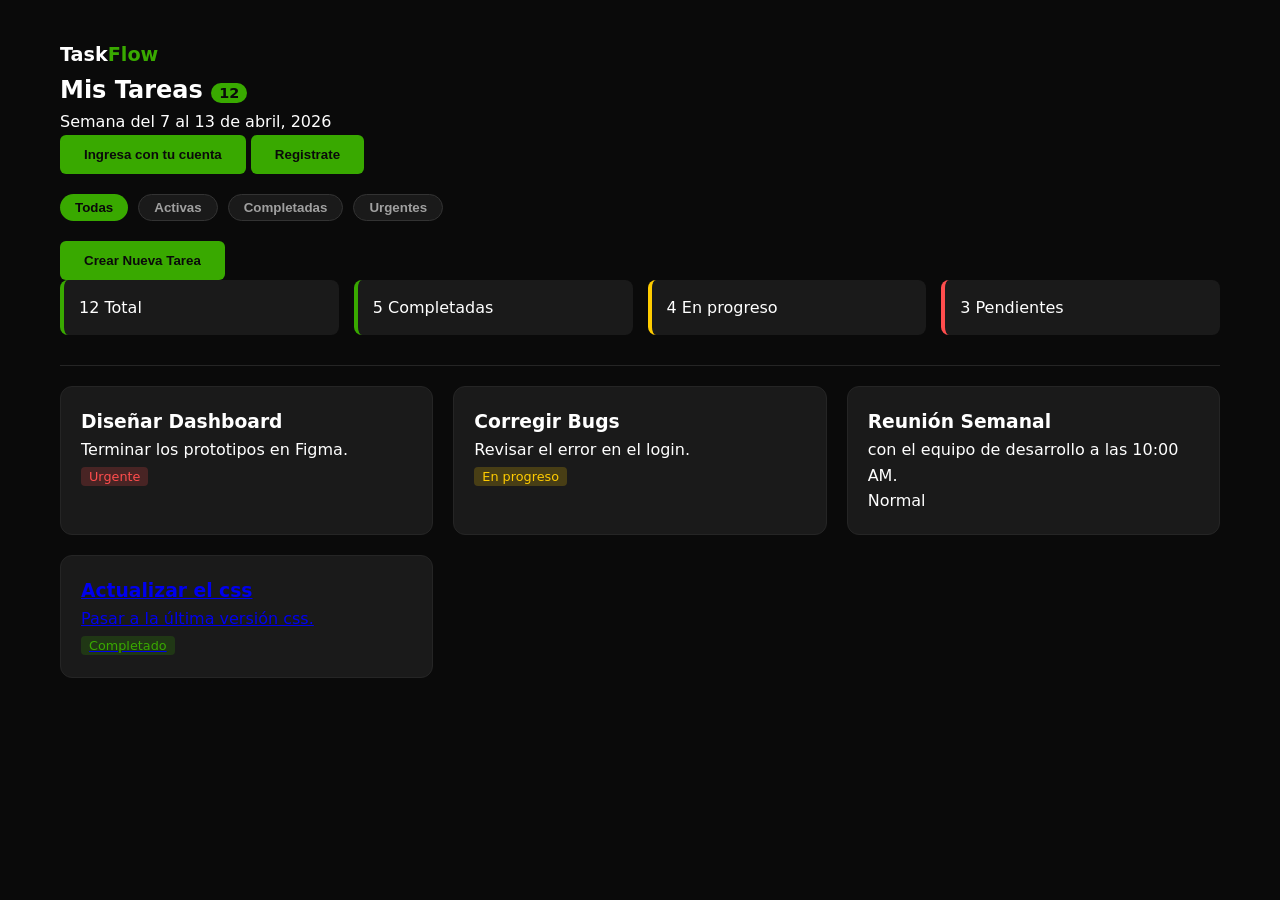
==== Index.html @ 9b3a3475 "corrección de links y nombre de css" ====
<!DOCTYPE html>
<html lang="en">
<head>
    <meta charset="UTF-8">
    <meta name="viewport" content="width=device-width, initial-scale=1.0">
    <title>Dashboard Task Flow 😼</title>
    <link rel="stylesheet" href="styles.css">
</head>
<body>

    <section id="Dashboard" class="Tablero_de_nuestra_Aplicaicon Web" aria-label="Tablero principal"> 
        <div class="dashboard-Envuelto">
            <div class="Box_dashboard"> <span class="Nombre_App_web">Task<strong>Flow</strong></span>
                
                <div class="head_Dashboard">
                    <h1>Mis Tareas <span class="Badge_conteo">12</span></h1>
                    <p>Semana del 7 al 13 de abril, 2026</p>
                    <a href="Login.html"><button>Ingresa con tu cuenta</button></a>
                    <a href="register.html"><button>Registrate</button></a>
                </div>

                <div class="parte_de_arriba_filtros">
                    <button class="Chip_activo">Todas</button>
                    <button class="Chip_normal">Activas</button>
                    <button class="Chip_normal">Completadas</button>
                    <button class="Chip_normal">Urgentes</button>
                </div>

                <div>
                    <a  href="CreateTask.html">
                    <button  class="Bton_Nueva_task">Crear Nueva Tarea</button>
                    </a>
                </div>

                <div class="Parte_de_abajito_stats">
                    <article class="Stat_card_normal">
                        <span class="Stat_numero">12</span>
                        <span class="Stat_texto">Total</span>
                    </article>
                    <article class="Stat_card_verde">
                        <span class="Stat_numero">5</span>
                        <span class="Stat_texto">Completadas</span>
                    </article>
                    <article class="Stat_card_amarilla">
                        <span class="Stat_numero">4</span>
                        <span class="Stat_texto">En progreso</span>
                    </article>
                    <article class="Stat_card_roja">
                        <span class="Stat_numero">3</span>
                        <span class="Stat_texto">Pendientes</span>
                    </article>
                </div>

                <hr class="Linea_que_divide_xd">

                <div class="contenedor-tareas">
                    <article class="tarea-card">
                        <h3>Diseñar Dashboard</h3>
                        <p>Terminar los prototipos en Figma.</p>
                        <span class="tag-urgente">Urgente</span>
                    </article>
                    <article class="tarea-card">
                        <h3>Corregir Bugs</h3>
                        <p>Revisar el error en el login.</p>
                        <span class="tag-progreso">En progreso</span>
                    </article>
                    <article class="tarea-card">
                        <h3>Reunión Semanal</h3>
                        <p>con el equipo de desarrollo a las 10:00 AM.</p>
                        <span class="tag-normal">Normal</span>
                    </article>
                    <a href="task-detail.html">
                    <article class="tarea-card">
                        <h3>Actualizar el css</h3>
                        <p>Pasar a la última versión css.</p>
                        <span class="tag-completado">Completado</span>
                    </article>
                    </a>
                </div>
            </div>
        </div>
    </section>

</body>
</html>
---- styles.css ----
:root {
    --primary-green: #39A900;
    --main-black: #0a0a0a;
    --surface-dark: #1a1a1a;
    --surface-light: #252525;
    --text-pure: #ffffff;
    --text-dim: #a0a0a0;
    --danger: #ff4d4d;
    --warning: #ffcc00;
}

* {
    margin: 0;
    padding: 0;
    box-sizing: border-box;
}

body {
    background-color: var(--main-black);
    color: var(--text-pure);
    font-family: 'Segoe UI', system-ui, sans-serif;
    line-height: 1.6;
}

header {
    display: flex;
    justify-content: space-between;
    align-items: center;
    padding: 20px 5%;
    background-color: var(--surface-dark);
}

header a, .Nombre_App_web {
    color: var(--text-pure);
    text-decoration: none;
    font-weight: bold;
    font-size: 1.2rem;
}

header strong, .Nombre_App_web strong {
    color: var(--primary-green);
}

nav a {
    margin-left: 20px;
    font-size: 0.9rem;
    color: var(--text-dim);
    text-decoration: none;
    transition: color 0.3s;
}

nav a:hover {
    color: var(--primary-green);
}

hr {
    border: 0;
    border-top: 1px solid var(--surface-light);
    margin: 0;
}

.vista-autenticacion, .Login_a_nuestra_Aplicacion_Web {
    display: flex;
    justify-content: center;
    align-items: center;
    min-height: 100vh;
    padding: 20px;
}

.tarjeta-registro-autenticacion, .Box_autenti {
    background-color: var(--surface-dark);
    display: grid;
    grid-template-columns: repeat(auto-fit, minmax(300px, 1fr));
    border-radius: 12px;
    overflow: hidden;
    box-shadow: 0 10px 30px rgba(0,0,0,0.5);
    max-width: 1000px;
    width: 100%;
}

.seccion-formulario, .Box_autenti {
    padding: 40px;
}

.entrada-formulario, .entrada-texto-estandar, .entrada-area-texto, 
.entrada-seleccion-desplegable, .entrada-fecha-calendario, 
.Correo-input, .Contraseña-imput {
    width: 100%;
    background-color: var(--surface-light);
    border: 1px solid #333;
    padding: 12px;
    color: var(--text-pure);
    border-radius: 6px;
    outline: none;
    margin-top: 5px;
    transition: all 0.3s;
}

.entrada-formulario:focus, .entrada-texto-estandar:focus, .Correo-input:focus, .Contraseña-imput:focus {
    border-color: var(--primary-green);
    box-shadow: 0 0 8px rgba(57, 169, 0, 0.2);
}

button, .boton-primario-bloque, .Bton_Nueva_task, .boton-guardar-primario, .Boton_ingresar {
    background-color: var(--primary-green);
    color: var(--main-black);
    border: none;
    padding: 12px 24px;
    border-radius: 6px;
    font-weight: bold;
    cursor: pointer;
    transition: all 0.3s ease;
    text-decoration: none;
    display: inline-block;
    text-align: center;
}

button:hover, .Boton_ingresar:hover {
    filter: brightness(1.1);
    transform: translateY(-2px);
    box-shadow: 0 5px 15px rgba(57, 169, 0, 0.4);
}

.bton_Google {
    background-color: transparent;
    border: 1px solid #333;
    color: var(--text-pure);
    margin-top: 10px;
}

.dashboard-Envuelto {
    max-width: 1200px;
    margin: 40px auto;
    padding: 0 20px;
}

.Badge_conteo {
    background-color: var(--primary-green);
    color: var(--main-black);
    padding: 2px 8px;
    border-radius: 10px;
    font-size: 0.9rem;
}

.parte_de_arriba_filtros {
    display: flex;
    gap: 10px;
    margin: 20px 0;
}

.Chip_activo { background-color: var(--primary-green); color: var(--main-black); border-radius: 20px; padding: 5px 15px; }
.Chip_normal { background-color: var(--surface-dark); color: var(--text-dim); border-radius: 20px; padding: 5px 15px; border: 1px solid #333; }

.Parte_de_abajito_stats {
    display: grid;
    grid-template-columns: repeat(auto-fit, minmax(150px, 1fr));
    gap: 15px;
    margin-bottom: 30px;
}

.Stat_card_normal, .Stat_card_verde, .Stat_card_amarilla, .Stat_card_roja {
    background-color: var(--surface-dark);
    padding: 15px;
    border-radius: 8px;
    border-left: 4px solid var(--primary-green);
}

.Stat_card_amarilla { border-left-color: var(--warning); }
.Stat_card_roja { border-left-color: var(--danger); }

.contenedor-tareas {
    display: grid;
    grid-template-columns: repeat(auto-fill, minmax(280px, 1fr));
    gap: 20px;
}

.tarea-card {
    background-color: var(--surface-dark);
    padding: 20px;
    border-radius: 12px;
    border: 1px solid var(--surface-light);
    transition: 0.3s;
}

.tarea-card:hover {
    border-color: var(--primary-green);
    transform: translateY(-5px);
}

main {
    display: grid;
    grid-template-columns: 2fr 1fr;
    gap: 40px;
    max-width: 1100px;
    margin: 40px auto;
    padding: 0 20px;
}

aside {
    background-color: var(--surface-dark);
    padding: 25px;
    border-radius: 12px;
    border: 1px solid var(--surface-light);
}

dl {
    display: grid;
    grid-template-columns: auto 1fr;
    gap: 10px;
}

dt { color: var(--text-dim); font-weight: bold; }
dd { color: var(--text-pure); margin-bottom: 10px; }

.tag-urgente { background-color: rgba(255, 77, 77, 0.2); color: var(--danger); padding: 2px 8px; border-radius: 4px; font-size: 0.8rem; }
.tag-progreso { background-color: rgba(255, 204, 0, 0.2); color: var(--warning); padding: 2px 8px; border-radius: 4px; font-size: 0.8rem; }
.tag-completado { background-color: rgba(57, 169, 0, 0.2); color: var(--primary-green); padding: 2px 8px; border-radius: 4px; font-size: 0.8rem; }

.Linea_que_divide_xd { border: 0; border-top: 1px solid var(--surface-light); margin: 20px 0; }
.enlace-texto, .link_registrar, .enlace-boton { color: var(--primary-green); text-decoration: none; }
.seccion-visual { background: linear-gradient(135deg, var(--main-black) 0%, var(--primary-green) 100%); padding: 40px; display: flex; align-items: center; justify-content: center; color: white; text-align: center; }

@media (max-width: 768px) {
    main, .tarjeta-registro-autenticacion, .grupo-formulario-en-linea, .grupo-campos-en-linea { grid-template-columns: 1fr; }
    .seccion-visual { display: none; }
    header { flex-direction: column; gap: 10px; }
}
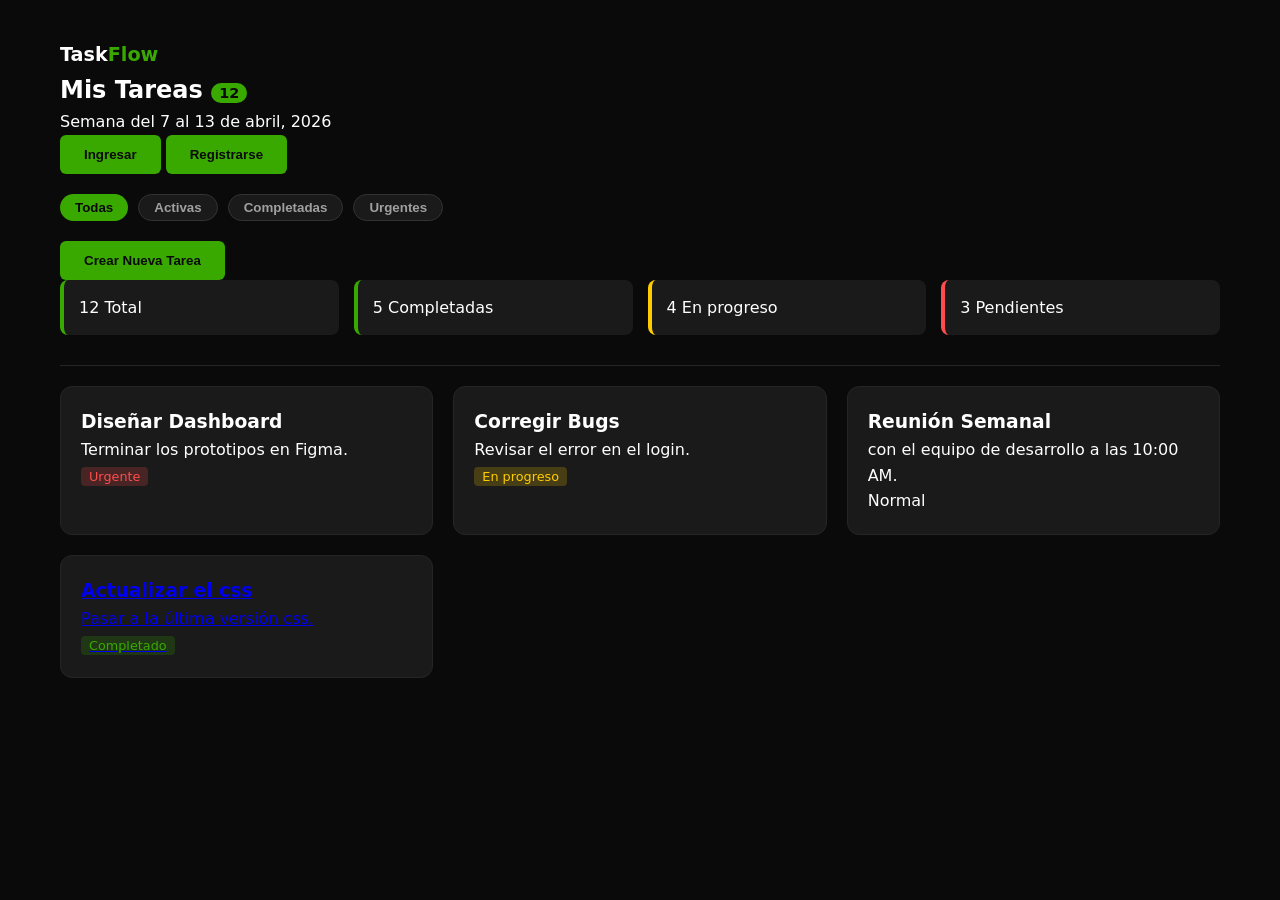
==== commit 8532afe3: "Merge branch 'main' into feature/index" ====
--- a/Index.html
+++ b/Index.html
@@ -15,8 +15,12 @@
                 <div class="head_Dashboard">
                     <h1>Mis Tareas <span class="Badge_conteo">12</span></h1>
                     <p>Semana del 7 al 13 de abril, 2026</p>
-                    <a href="Login.html"><button>Ingresa con tu cuenta</button></a>
-                    <a href="register.html"><button>Registrate</button></a>
+                    <a>
+                        <button href="Login.html" class="Bton">Ingresar</button>
+                    </a>
+                     <a>
+                        <button href="registro.html" class="Bton">Registrarse</button>
+                    </a>
                 </div>
 
                 <div class="parte_de_arriba_filtros">
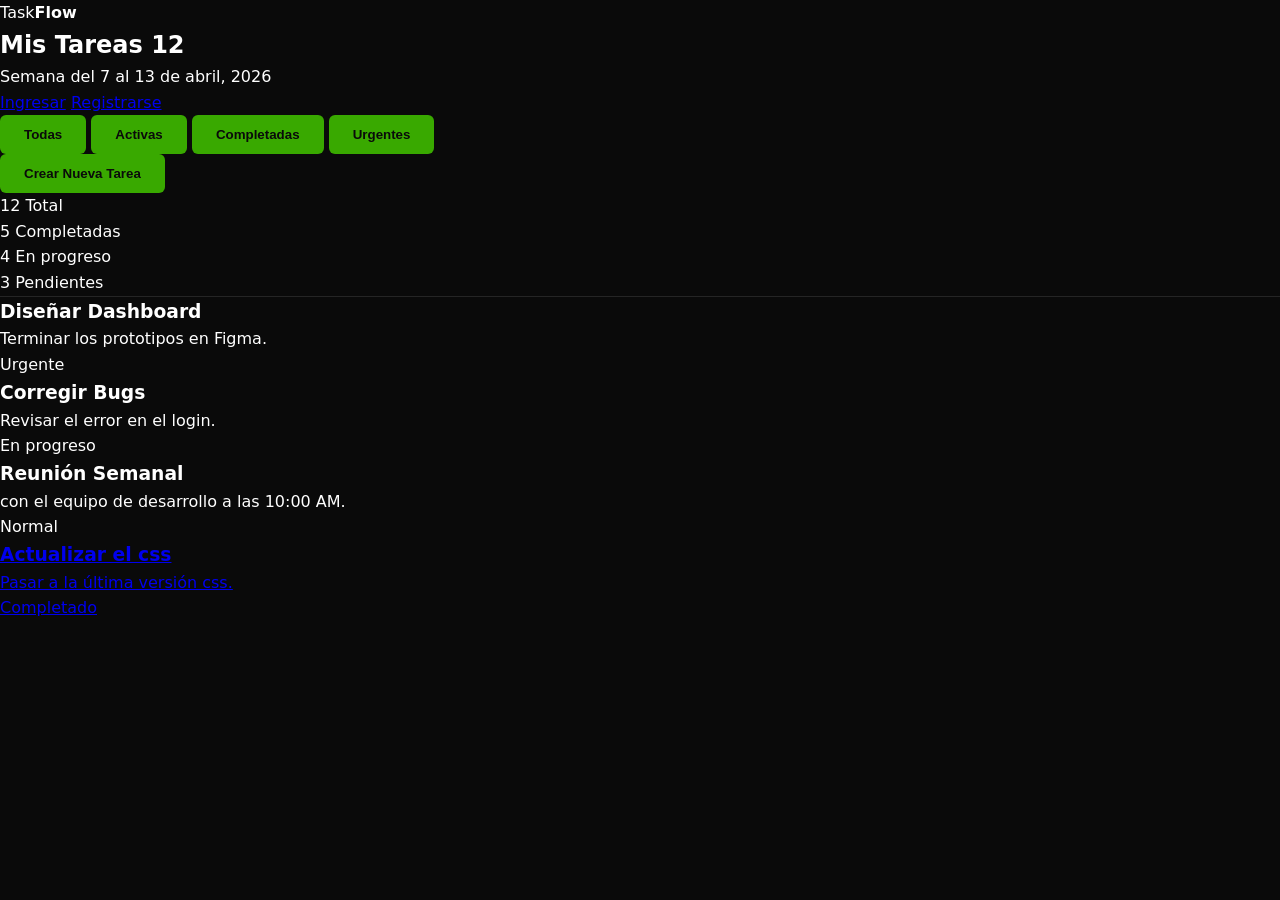
==== commit 30928725: "Se arreglaron los errores Updated HTML structure and simplified tags for better readability." ====
--- a/Index.html
+++ b/Index.html
@@ -8,76 +8,72 @@
 </head>
 <body>
 
-    <section id="Dashboard" class="Tablero_de_nuestra_Aplicaicon Web" aria-label="Tablero principal"> 
-        <div class="dashboard-Envuelto">
-            <div class="Box_dashboard"> <span class="Nombre_App_web">Task<strong>Flow</strong></span>
+    <section id="Dashboard"  aria-label="Tablero principal"> 
+        <div >
+            <div > <span >Task<strong>Flow</strong></span>
                 
-                <div class="head_Dashboard">
-                    <h1>Mis Tareas <span class="Badge_conteo">12</span></h1>
+                <div >
+                    <h1>Mis Tareas <span >12</span></h1>
                     <p>Semana del 7 al 13 de abril, 2026</p>
-                    <a>
-                        <button href="Login.html" class="Bton">Ingresar</button>
-                    </a>
-                     <a>
-                        <button href="registro.html" class="Bton">Registrarse</button>
-                    </a>
+                   <a href="Login.html">Ingresar</a>
+                     <a href="registro.html">Registrarse                    </a>
                 </div>
 
-                <div class="parte_de_arriba_filtros">
-                    <button class="Chip_activo">Todas</button>
-                    <button class="Chip_normal">Activas</button>
-                    <button class="Chip_normal">Completadas</button>
-                    <button class="Chip_normal">Urgentes</button>
+                <div >
+                    <button >Todas</button>
+                    <button >Activas</button>
+                    <button >Completadas</button>
+                    <button >Urgentes</button>
                 </div>
 
                 <div>
                     <a  href="CreateTask.html">
-                    <button  class="Bton_Nueva_task">Crear Nueva Tarea</button>
+                    <button >Crear Nueva Tarea</button>
                     </a>
                 </div>
 
-                <div class="Parte_de_abajito_stats">
-                    <article class="Stat_card_normal">
-                        <span class="Stat_numero">12</span>
-                        <span class="Stat_texto">Total</span>
+                <div >
+                    <article >
+                        <span >12</span>
+                        <span >Total</span>
                     </article>
-                    <article class="Stat_card_verde">
-                        <span class="Stat_numero">5</span>
-                        <span class="Stat_texto">Completadas</span>
+                    <article >
+                        <span >5</span>
+                        <span >Completadas</span>
                     </article>
-                    <article class="Stat_card_amarilla">
-                        <span class="Stat_numero">4</span>
-                        <span class="Stat_texto">En progreso</span>
+                    <article >
+                        <span >4</span>
+                        <span >En progreso</span>
                     </article>
-                    <article class="Stat_card_roja">
-                        <span class="Stat_numero">3</span>
-                        <span class="Stat_texto">Pendientes</span>
+                    <article ">
+                        <span >3</span>
+                        <span >Pendientes</span>
                     </article>
                 </div>
 
-                <hr class="Linea_que_divide_xd">
+                <hr >
 
-                <div class="contenedor-tareas">
-                    <article class="tarea-card">
+                <div >
+                    <article >
                         <h3>Diseñar Dashboard</h3>
                         <p>Terminar los prototipos en Figma.</p>
-                        <span class="tag-urgente">Urgente</span>
+                        <span >Urgente</span>
                     </article>
-                    <article class="tarea-card">
+                    <article >
                         <h3>Corregir Bugs</h3>
                         <p>Revisar el error en el login.</p>
-                        <span class="tag-progreso">En progreso</span>
+                        <span >En progreso</span>
                     </article>
-                    <article class="tarea-card">
+                    <article >
                         <h3>Reunión Semanal</h3>
                         <p>con el equipo de desarrollo a las 10:00 AM.</p>
-                        <span class="tag-normal">Normal</span>
+                        <span >Normal</span>
                     </article>
                     <a href="task-detail.html">
-                    <article class="tarea-card">
+                    <article >
                         <h3>Actualizar el css</h3>
                         <p>Pasar a la última versión css.</p>
-                        <span class="tag-completado">Completado</span>
+                        <span >Completado</span>
                     </article>
                     </a>
                 </div>
@@ -86,4 +82,4 @@
     </section>
 
 </body>
-</html>+</html>
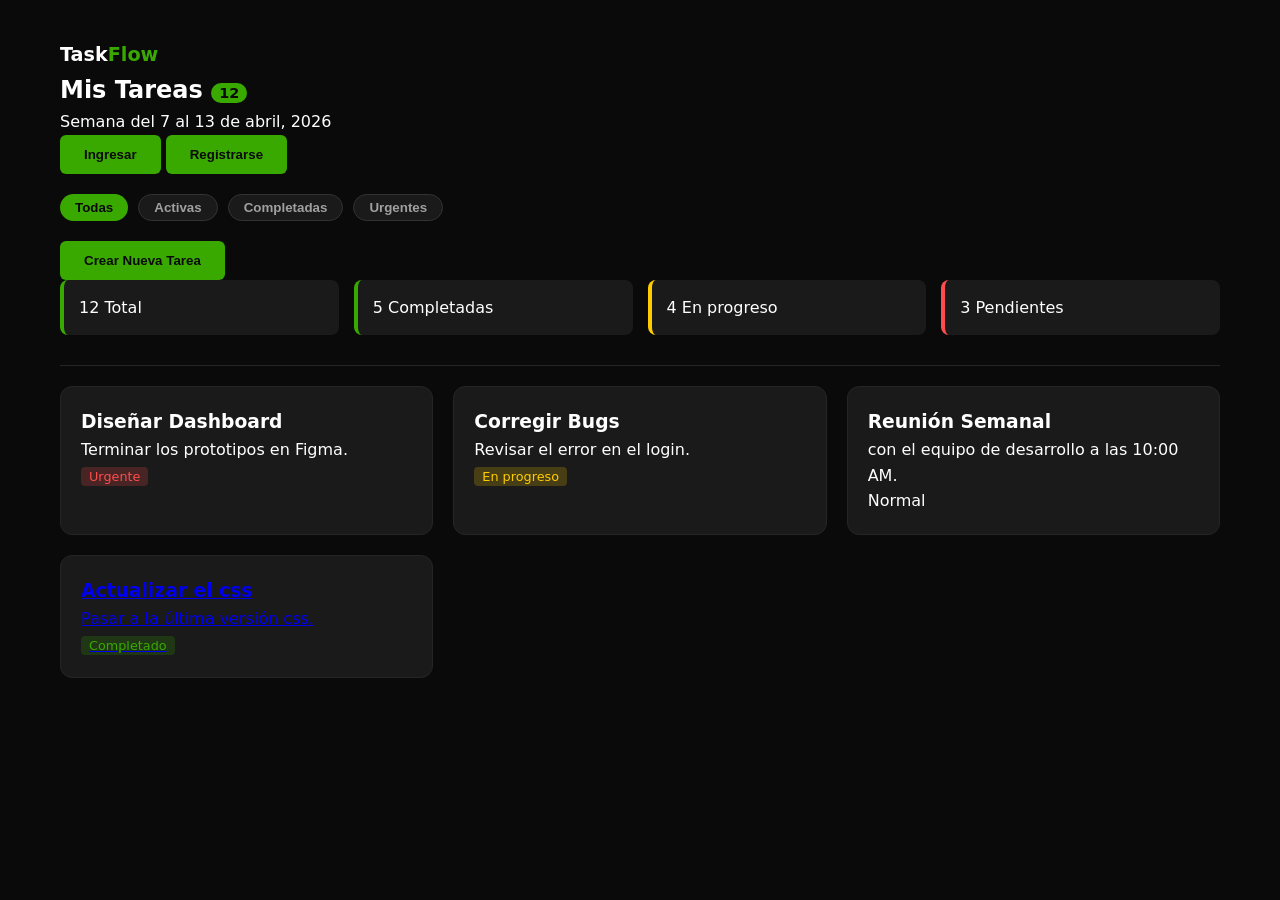
==== commit 974be90d: "Merge branch 'bug/clases_Index' of https://github.com/JesusmanR/Task_Flow into bug/clases_Index  esp" ====
--- a/Index.html
+++ b/Index.html
@@ -8,72 +8,76 @@
 </head>
 <body>
 
-    <section id="Dashboard"  aria-label="Tablero principal"> 
-        <div >
-            <div > <span >Task<strong>Flow</strong></span>
+    <section id="Dashboard" class="Tablero_de_nuestra_Aplicaicon Web" aria-label="Tablero principal"> 
+        <div class="dashboard-Envuelto">
+            <div class="Box_dashboard"> <span class="Nombre_App_web">Task<strong>Flow</strong></span>
                 
-                <div >
-                    <h1>Mis Tareas <span >12</span></h1>
+                <div class="head_Dashboard">
+                    <h1>Mis Tareas <span class="Badge_conteo">12</span></h1>
                     <p>Semana del 7 al 13 de abril, 2026</p>
-                   <a href="Login.html">Ingresar</a>
-                     <a href="registro.html">Registrarse                    </a>
+                    <a>
+                        <button href="Login.html" class="Bton">Ingresar</button>
+                    </a>
+                     <a>
+                        <button href="registro.html" class="Bton">Registrarse</button>
+                    </a>
                 </div>
 
-                <div >
-                    <button >Todas</button>
-                    <button >Activas</button>
-                    <button >Completadas</button>
-                    <button >Urgentes</button>
+                <div class="parte_de_arriba_filtros">
+                    <button class="Chip_activo">Todas</button>
+                    <button class="Chip_normal">Activas</button>
+                    <button class="Chip_normal">Completadas</button>
+                    <button class="Chip_normal">Urgentes</button>
                 </div>
 
                 <div>
                     <a  href="CreateTask.html">
-                    <button >Crear Nueva Tarea</button>
+                    <button  class="Bton_Nueva_task">Crear Nueva Tarea</button>
                     </a>
                 </div>
 
-                <div >
-                    <article >
-                        <span >12</span>
-                        <span >Total</span>
+                <div class="Parte_de_abajito_stats">
+                    <article class="Stat_card_normal">
+                        <span class="Stat_numero">12</span>
+                        <span class="Stat_texto">Total</span>
                     </article>
-                    <article >
-                        <span >5</span>
-                        <span >Completadas</span>
+                    <article class="Stat_card_verde">
+                        <span class="Stat_numero">5</span>
+                        <span class="Stat_texto">Completadas</span>
                     </article>
-                    <article >
-                        <span >4</span>
-                        <span >En progreso</span>
+                    <article class="Stat_card_amarilla">
+                        <span class="Stat_numero">4</span>
+                        <span class="Stat_texto">En progreso</span>
                     </article>
-                    <article ">
-                        <span >3</span>
-                        <span >Pendientes</span>
+                    <article class="Stat_card_roja">
+                        <span class="Stat_numero">3</span>
+                        <span class="Stat_texto">Pendientes</span>
                     </article>
                 </div>
 
-                <hr >
+                <hr class="Linea_que_divide_xd">
 
-                <div >
-                    <article >
+                <div class="contenedor-tareas">
+                    <article class="tarea-card">
                         <h3>Diseñar Dashboard</h3>
                         <p>Terminar los prototipos en Figma.</p>
-                        <span >Urgente</span>
+                        <span class="tag-urgente">Urgente</span>
                     </article>
-                    <article >
+                    <article class="tarea-card">
                         <h3>Corregir Bugs</h3>
                         <p>Revisar el error en el login.</p>
-                        <span >En progreso</span>
+                        <span class="tag-progreso">En progreso</span>
                     </article>
-                    <article >
+                    <article class="tarea-card">
                         <h3>Reunión Semanal</h3>
                         <p>con el equipo de desarrollo a las 10:00 AM.</p>
-                        <span >Normal</span>
+                        <span class="tag-normal">Normal</span>
                     </article>
                     <a href="task-detail.html">
-                    <article >
+                    <article class="tarea-card">
                         <h3>Actualizar el css</h3>
                         <p>Pasar a la última versión css.</p>
-                        <span >Completado</span>
+                        <span class="tag-completado">Completado</span>
                     </article>
                     </a>
                 </div>
@@ -82,4 +86,4 @@
     </section>
 
 </body>
-</html>
+</html>
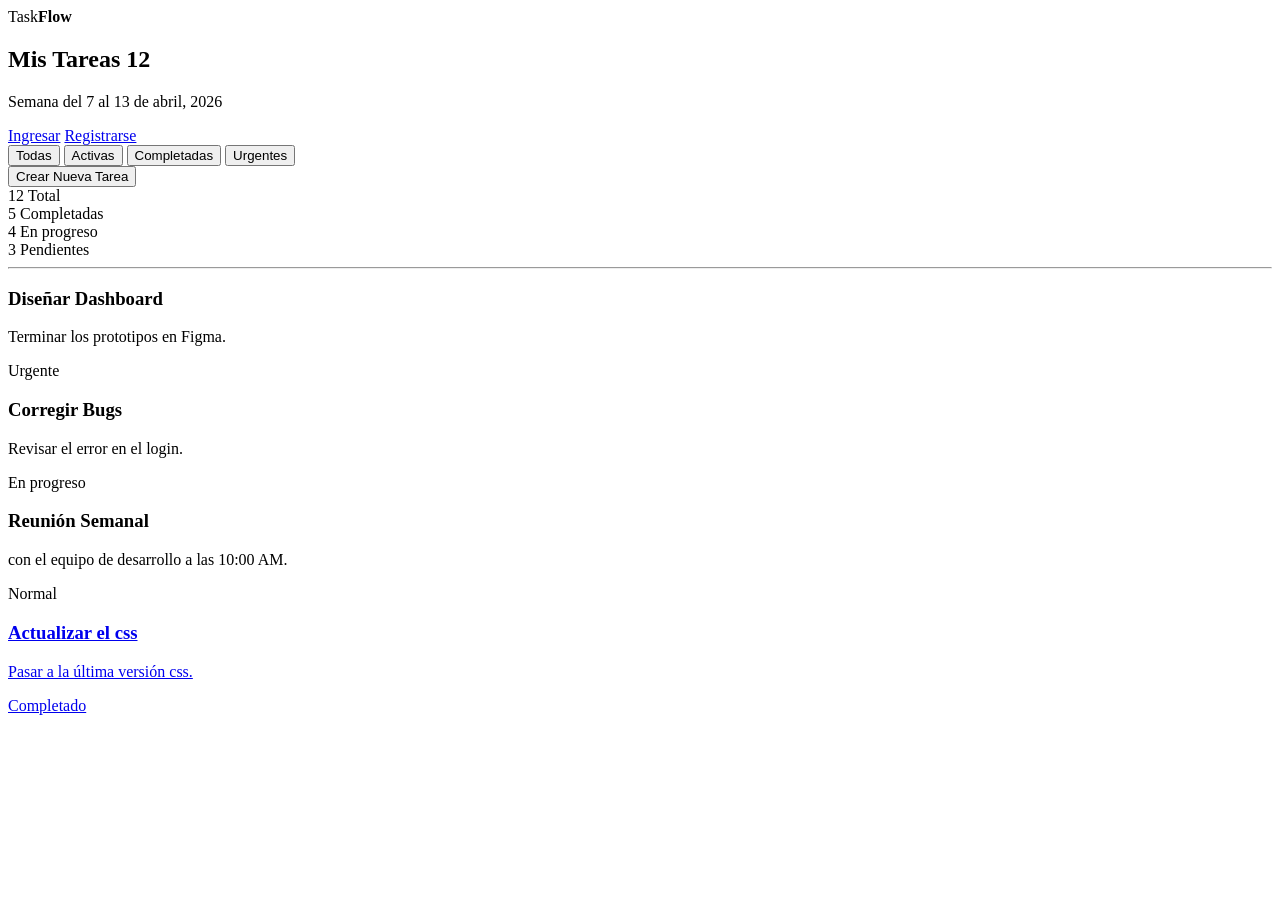
==== commit fb5a3822: "Merge pull request #27 from JesusmanR/feature/index Feature/index" ====
--- a/Index.html
+++ b/Index.html
@@ -8,76 +8,72 @@
 </head>
 <body>
 
-    <section id="Dashboard" class="Tablero_de_nuestra_Aplicaicon Web" aria-label="Tablero principal"> 
-        <div class="dashboard-Envuelto">
-            <div class="Box_dashboard"> <span class="Nombre_App_web">Task<strong>Flow</strong></span>
+    <section id="Dashboard"  aria-label="Tablero principal"> 
+        <div >
+            <div > <span >Task<strong>Flow</strong></span>
                 
-                <div class="head_Dashboard">
-                    <h1>Mis Tareas <span class="Badge_conteo">12</span></h1>
+                <div >
+                    <h1>Mis Tareas <span >12</span></h1>
                     <p>Semana del 7 al 13 de abril, 2026</p>
-                    <a>
-                        <button href="Login.html" class="Bton">Ingresar</button>
-                    </a>
-                     <a>
-                        <button href="registro.html" class="Bton">Registrarse</button>
-                    </a>
+                   <a href="Login.html">Ingresar</a>
+                     <a href="registro.html">Registrarse                    </a>
                 </div>
 
-                <div class="parte_de_arriba_filtros">
-                    <button class="Chip_activo">Todas</button>
-                    <button class="Chip_normal">Activas</button>
-                    <button class="Chip_normal">Completadas</button>
-                    <button class="Chip_normal">Urgentes</button>
+                <div >
+                    <button >Todas</button>
+                    <button >Activas</button>
+                    <button >Completadas</button>
+                    <button >Urgentes</button>
                 </div>
 
                 <div>
                     <a  href="CreateTask.html">
-                    <button  class="Bton_Nueva_task">Crear Nueva Tarea</button>
+                    <button >Crear Nueva Tarea</button>
                     </a>
                 </div>
 
-                <div class="Parte_de_abajito_stats">
-                    <article class="Stat_card_normal">
-                        <span class="Stat_numero">12</span>
-                        <span class="Stat_texto">Total</span>
+                <div >
+                    <article >
+                        <span >12</span>
+                        <span >Total</span>
                     </article>
-                    <article class="Stat_card_verde">
-                        <span class="Stat_numero">5</span>
-                        <span class="Stat_texto">Completadas</span>
+                    <article >
+                        <span >5</span>
+                        <span >Completadas</span>
                     </article>
-                    <article class="Stat_card_amarilla">
-                        <span class="Stat_numero">4</span>
-                        <span class="Stat_texto">En progreso</span>
+                    <article >
+                        <span >4</span>
+                        <span >En progreso</span>
                     </article>
-                    <article class="Stat_card_roja">
-                        <span class="Stat_numero">3</span>
-                        <span class="Stat_texto">Pendientes</span>
+                    <article ">
+                        <span >3</span>
+                        <span >Pendientes</span>
                     </article>
                 </div>
 
-                <hr class="Linea_que_divide_xd">
+                <hr >
 
-                <div class="contenedor-tareas">
-                    <article class="tarea-card">
+                <div >
+                    <article >
                         <h3>Diseñar Dashboard</h3>
                         <p>Terminar los prototipos en Figma.</p>
-                        <span class="tag-urgente">Urgente</span>
+                        <span >Urgente</span>
                     </article>
-                    <article class="tarea-card">
+                    <article >
                         <h3>Corregir Bugs</h3>
                         <p>Revisar el error en el login.</p>
-                        <span class="tag-progreso">En progreso</span>
+                        <span >En progreso</span>
                     </article>
-                    <article class="tarea-card">
+                    <article >
                         <h3>Reunión Semanal</h3>
                         <p>con el equipo de desarrollo a las 10:00 AM.</p>
-                        <span class="tag-normal">Normal</span>
+                        <span >Normal</span>
                     </article>
                     <a href="task-detail.html">
-                    <article class="tarea-card">
+                    <article >
                         <h3>Actualizar el css</h3>
                         <p>Pasar a la última versión css.</p>
-                        <span class="tag-completado">Completado</span>
+                        <span >Completado</span>
                     </article>
                     </a>
                 </div>
@@ -86,4 +82,4 @@
     </section>
 
 </body>
-</html>+</html>
--- a/styles.css
+++ b/styles.css
@@ -1,107 +1,5 @@
-:root {
-    --primary-green: #39A900;
-    --main-black: #0a0a0a;
-    --surface-dark: #1a1a1a;
-    --surface-light: #252525;
-    --text-pure: #ffffff;
-    --text-dim: #a0a0a0;
-    --danger: #ff4d4d;
-    --warning: #ffcc00;
-}
 
-* {
-    margin: 0;
-    padding: 0;
-    box-sizing: border-box;
-}
-
-body {
-    background-color: var(--main-black);
-    color: var(--text-pure);
-    font-family: 'Segoe UI', system-ui, sans-serif;
-    line-height: 1.6;
-}
-
-header {
-    display: flex;
-    justify-content: space-between;
-    align-items: center;
-    padding: 20px 5%;
-    background-color: var(--surface-dark);
-}
-
-header a, .Nombre_App_web {
-    color: var(--text-pure);
-    text-decoration: none;
-    font-weight: bold;
-    font-size: 1.2rem;
-}
-
-header strong, .Nombre_App_web strong {
-    color: var(--primary-green);
-}
-
-nav a {
-    margin-left: 20px;
-    font-size: 0.9rem;
-    color: var(--text-dim);
-    text-decoration: none;
-    transition: color 0.3s;
-}
-
-nav a:hover {
-    color: var(--primary-green);
-}
-
-hr {
-    border: 0;
-    border-top: 1px solid var(--surface-light);
-    margin: 0;
-}
-
-.vista-autenticacion, .Login_a_nuestra_Aplicacion_Web {
-    display: flex;
-    justify-content: center;
-    align-items: center;
-    min-height: 100vh;
-    padding: 20px;
-}
-
-.tarjeta-registro-autenticacion, .Box_autenti {
-    background-color: var(--surface-dark);
-    display: grid;
-    grid-template-columns: repeat(auto-fit, minmax(300px, 1fr));
-    border-radius: 12px;
-    overflow: hidden;
-    box-shadow: 0 10px 30px rgba(0,0,0,0.5);
-    max-width: 1000px;
-    width: 100%;
-}
-
-.seccion-formulario, .Box_autenti {
-    padding: 40px;
-}
-
-.entrada-formulario, .entrada-texto-estandar, .entrada-area-texto, 
-.entrada-seleccion-desplegable, .entrada-fecha-calendario, 
-.Correo-input, .Contraseña-imput {
-    width: 100%;
-    background-color: var(--surface-light);
-    border: 1px solid #333;
-    padding: 12px;
-    color: var(--text-pure);
-    border-radius: 6px;
-    outline: none;
-    margin-top: 5px;
-    transition: all 0.3s;
-}
-
-.entrada-formulario:focus, .entrada-texto-estandar:focus, .Correo-input:focus, .Contraseña-imput:focus {
-    border-color: var(--primary-green);
-    box-shadow: 0 0 8px rgba(57, 169, 0, 0.2);
-}
-
-button, .boton-primario-bloque, .Bton_Nueva_task, .boton-guardar-primario, .Boton_ingresar {
+.Bton_Nueva_task {
     background-color: var(--primary-green);
     color: var(--main-black);
     border: none;
@@ -113,19 +11,6 @@
     text-decoration: none;
     display: inline-block;
     text-align: center;
-}
-
-button:hover, .Boton_ingresar:hover {
-    filter: brightness(1.1);
-    transform: translateY(-2px);
-    box-shadow: 0 5px 15px rgba(57, 169, 0, 0.4);
-}
-
-.bton_Google {
-    background-color: transparent;
-    border: 1px solid #333;
-    color: var(--text-pure);
-    margin-top: 10px;
 }
 
 .dashboard-Envuelto {
@@ -186,42 +71,3 @@
     border-color: var(--primary-green);
     transform: translateY(-5px);
 }
-
-main {
-    display: grid;
-    grid-template-columns: 2fr 1fr;
-    gap: 40px;
-    max-width: 1100px;
-    margin: 40px auto;
-    padding: 0 20px;
-}
-
-aside {
-    background-color: var(--surface-dark);
-    padding: 25px;
-    border-radius: 12px;
-    border: 1px solid var(--surface-light);
-}
-
-dl {
-    display: grid;
-    grid-template-columns: auto 1fr;
-    gap: 10px;
-}
-
-dt { color: var(--text-dim); font-weight: bold; }
-dd { color: var(--text-pure); margin-bottom: 10px; }
-
-.tag-urgente { background-color: rgba(255, 77, 77, 0.2); color: var(--danger); padding: 2px 8px; border-radius: 4px; font-size: 0.8rem; }
-.tag-progreso { background-color: rgba(255, 204, 0, 0.2); color: var(--warning); padding: 2px 8px; border-radius: 4px; font-size: 0.8rem; }
-.tag-completado { background-color: rgba(57, 169, 0, 0.2); color: var(--primary-green); padding: 2px 8px; border-radius: 4px; font-size: 0.8rem; }
-
-.Linea_que_divide_xd { border: 0; border-top: 1px solid var(--surface-light); margin: 20px 0; }
-.enlace-texto, .link_registrar, .enlace-boton { color: var(--primary-green); text-decoration: none; }
-.seccion-visual { background: linear-gradient(135deg, var(--main-black) 0%, var(--primary-green) 100%); padding: 40px; display: flex; align-items: center; justify-content: center; color: white; text-align: center; }
-
-@media (max-width: 768px) {
-    main, .tarjeta-registro-autenticacion, .grupo-formulario-en-linea, .grupo-campos-en-linea { grid-template-columns: 1fr; }
-    .seccion-visual { display: none; }
-    header { flex-direction: column; gap: 10px; }
-}
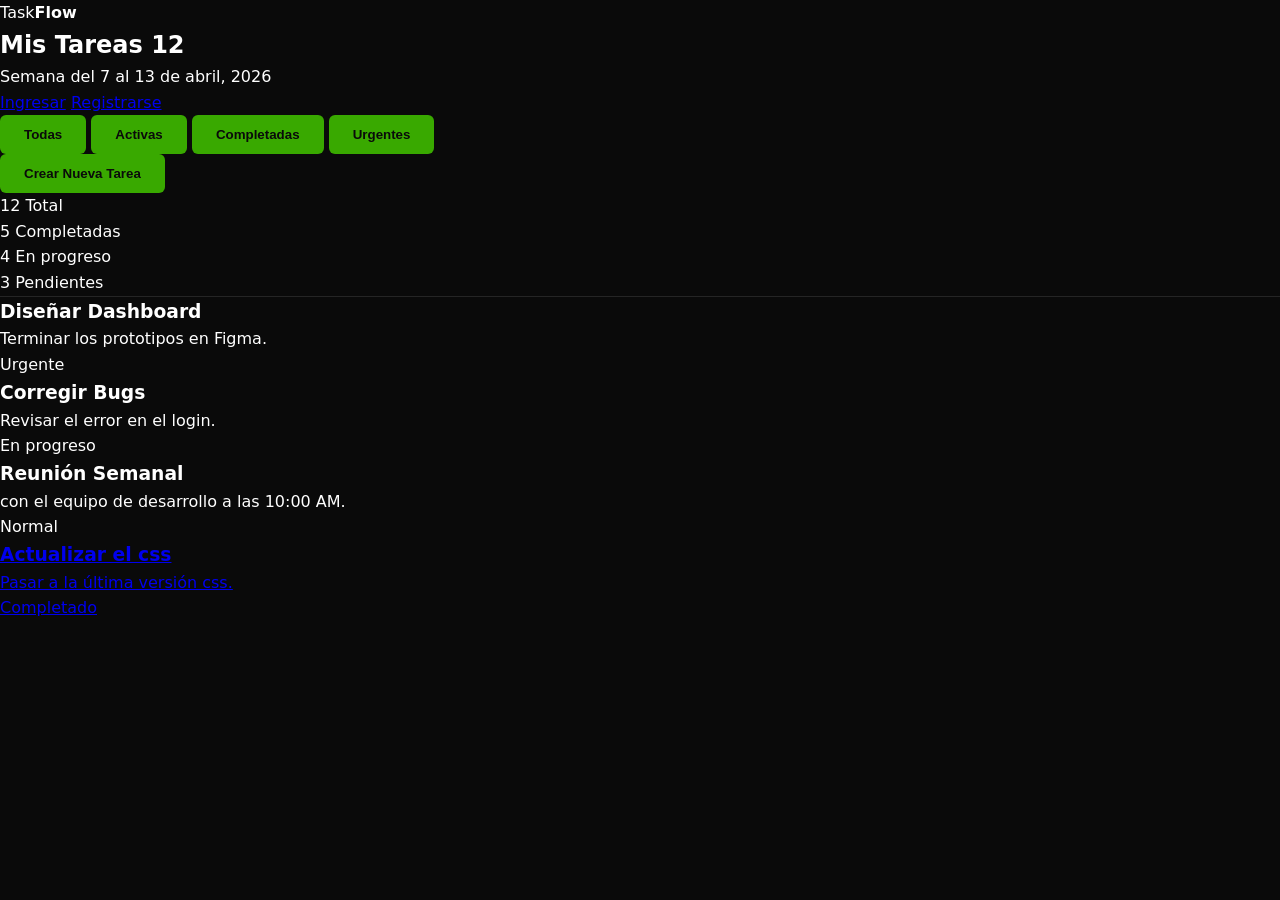
==== commit 8b8e09d2: "correccion nombres de archivo" ====
--- a/Index.html
+++ b/Index.html
@@ -27,7 +27,7 @@
                 </div>
 
                 <div>
-                    <a  href="CreateTask.html">
+                    <a  href="create-task.html">
                     <button >Crear Nueva Tarea</button>
                     </a>
                 </div>
--- a/styles.css
+++ b/styles.css
@@ -1,3 +1,108 @@
+:root {
+    --primary-green: #39A900;
+    --main-black: #0a0a0a;
+    --surface-dark: #1a1a1a;
+    --surface-light: #252525;
+    --text-pure: #ffffff;
+    --text-dim: #a0a0a0;
+    --danger: #ff4d4d;
+    --warning: #ffcc00;
+}
+* {
+    margin: 0;
+    padding: 0;
+    box-sizing: border-box;
+}
+body {
+    background-color: var(--main-black);
+    color: var(--text-pure);
+    font-family: 'Segoe UI', system-ui, sans-serif;
+    line-height: 1.6;
+}
+header {
+    display: flex;
+    justify-content: space-between;
+    align-items: center;
+    padding: 20px 5%;
+    background-color: var(--surface-dark);
+}
+header a, .Nombre_App_web, .marca-logo {
+    color: var(--text-pure);
+    text-decoration: none;
+    font-weight: bold;
+    font-size: 1.2rem;
+}
+header strong, .Nombre_App_web strong, .marca-logo strong {
+    color: var(--primary-green);
+}
+nav a {
+    margin-left: 20px;
+    font-size: 0.9rem;
+    color: var(--text-dim);
+    text-decoration: none;
+    transition: color 0.3s;
+}
+nav a:hover {
+    color: var(--primary-green);
+}
+hr {
+    border: 0;
+    border-top: 1px solid var(--surface-light);
+    margin: 0;
+}
+button, .Bton {
+    background-color: var(--primary-green);
+    color: var(--main-black);
+    border: none;
+    padding: 12px 24px;
+    border-radius: 6px;
+    font-weight: bold;
+    cursor: pointer;
+    transition: all 0.3s ease;
+    text-decoration: none;
+    display: inline-block;
+    text-align: center;
+}
+button:hover, .Bton:hover {
+    filter: brightness(1.1);
+    transform: translateY(-2px);
+    box-shadow: 0 5px 15px rgba(57, 169, 0, 0.4);
+}
+main {
+    display: grid;
+    grid-template-columns: 2fr 1fr;
+    gap: 40px;
+    max-width: 1100px;
+    margin: 40px auto;
+    padding: 0 20px;
+}
+aside {
+    background-color: var(--surface-dark);
+    padding: 25px;
+    border-radius: 12px;
+    border: 1px solid var(--surface-light);
+}
+dl {
+    display: grid;
+    grid-template-columns: auto 1fr;
+    gap: 10px;
+}
+dt { color: var(--text-dim); font-weight: bold; }
+dd { color: var(--text-pure); margin-bottom: 10px; }
+
+.tag-normal {
+    background-color: rgba(160, 160, 160, 0.2);
+    color: var(--text-dim);
+    padding: 2px 8px;
+    border-radius: 4px;
+    font-size: 0.8rem;
+}
+
+@media (max-width: 768px) {
+    main, .tarjeta-registro-autenticacion, .grupo-formulario-en-linea, .grupo-campos-en-linea { grid-template-columns: 1fr; }
+    .seccion-visual { display: none; }
+    header { flex-direction: column; gap: 10px; }
+}
 
 .Bton_Nueva_task {
     background-color: var(--primary-green);
@@ -71,3 +176,141 @@
     border-color: var(--primary-green);
     transform: translateY(-5px);
 }
+
+.vista-autenticacion, .Login_a_nuestra_Aplicacion_Web, .inicio-de-sesión-Envuelto, .vista-formulario-creación {
+    display: flex;
+    justify-content: center;
+    align-items: center;
+    min-height: 100vh;
+    padding: 20px;
+}
+
+.tarjeta-registro-autenticacion, .Box_autenti, .tarjeta-formulario-tarea {
+    background-color: var(--surface-dark);
+    display: grid;
+    grid-template-columns: repeat(auto-fit, minmax(300px, 1fr));
+    border-radius: 12px;
+    overflow: hidden;
+    box-shadow: 0 10px 30px rgba(0,0,0,0.5);
+    max-width: 1000px;
+    width: 100%;
+}
+
+.seccion-formulario, .Box_autenti {
+    padding: 40px;
+}
+
+.entrada-formulario, .entrada-texto-estandar, .entrada-area-texto, 
+.entrada-seleccion-desplegable, .entrada-fecha-calendario, 
+.Correo-input, .Contraseña-imput {
+    width: 100%;
+    background-color: var(--surface-light);
+    border: 1px solid #333;
+    padding: 12px;
+    color: var(--text-pure);
+    border-radius: 6px;
+    outline: none;
+    margin-top: 5px;
+    transition: all 0.3s;
+}
+
+.entrada-formulario:focus, .entrada-texto-estandar:focus, .Correo-input:focus, .Contraseña-imput:focus {
+    border-color: var(--primary-green);
+    box-shadow: 0 0 8px rgba(57, 169, 0, 0.2);
+}
+
+button, .boton-primario-bloque, .Bton_Nueva_task, .boton-guardar-primario, .Boton_ingresar, .Bton {
+    background-color: var(--primary-green);
+    color: var(--main-black);
+    border: none;
+    padding: 12px 24px;
+    border-radius: 6px;
+    font-weight: bold;
+    cursor: pointer;
+    transition: all 0.3s ease;
+    text-decoration: none;
+    display: inline-block;
+    text-align: center;
+}
+
+.etiqueta-formulario, .etiqueta-campo {
+    display: block;
+    color: var(--text-dim);
+    font-size: 0.9rem;
+    margin-bottom: 5px;
+}
+
+.grupo-campos-en-linea {
+    display: flex;
+    gap: 20px;
+    margin-bottom: 20px;
+}
+
+.campo-mitad {
+    flex: 1;
+}
+
+.grupo-formulario-individual {
+    margin-bottom: 20px;
+}
+
+.contenedor-botones-accion {
+    display: flex;
+    justify-content: flex-end;
+    gap: 10px;
+    margin-top: 30px;
+}
+
+.boton-cancelar-secundario {
+    background-color: transparent;
+    border: 1px solid #333;
+    color: var(--text-dim);
+    padding: 12px 24px;
+    border-radius: 6px;
+    font-weight: bold;
+    cursor: pointer;
+    text-decoration: none;
+    display: inline-block;
+    text-align: center;
+    transition: all 0.3s ease;
+}
+
+.boton-cancelar-secundario:hover {
+    border-color: var(--primary-green);
+    color: var(--text-pure);
+}
+
+button:hover, .Boton_ingresar:hover {
+    filter: brightness(1.1);
+    transform: translateY(-2px);
+    box-shadow: 0 5px 15px rgba(57, 169, 0, 0.4);
+}
+
+.bton_Google {
+    background-color: transparent;
+    border: 1px solid #333;
+    color: var(--text-pure);
+    margin-top: 10px;
+}
+
+.Check_Recordar {
+    accent-color: var(--primary-green);
+    width: 16px;
+    height: 16px;
+    cursor: pointer;
+}
+
+.enlace-texto, .link_registrar, .enlace-boton { 
+   color: var(--primary-green); 
+   text-decoration: none; 
+}
+
+.seccion-visual { 
+   background: linear-gradient(135deg, var(--main-black) 0%, var(--primary-green) 100%);
+   padding: 40px; 
+   display: flex; 
+   align-items: center; 
+   justify-content: center; 
+   color: white; 
+   text-align: center; 
+}
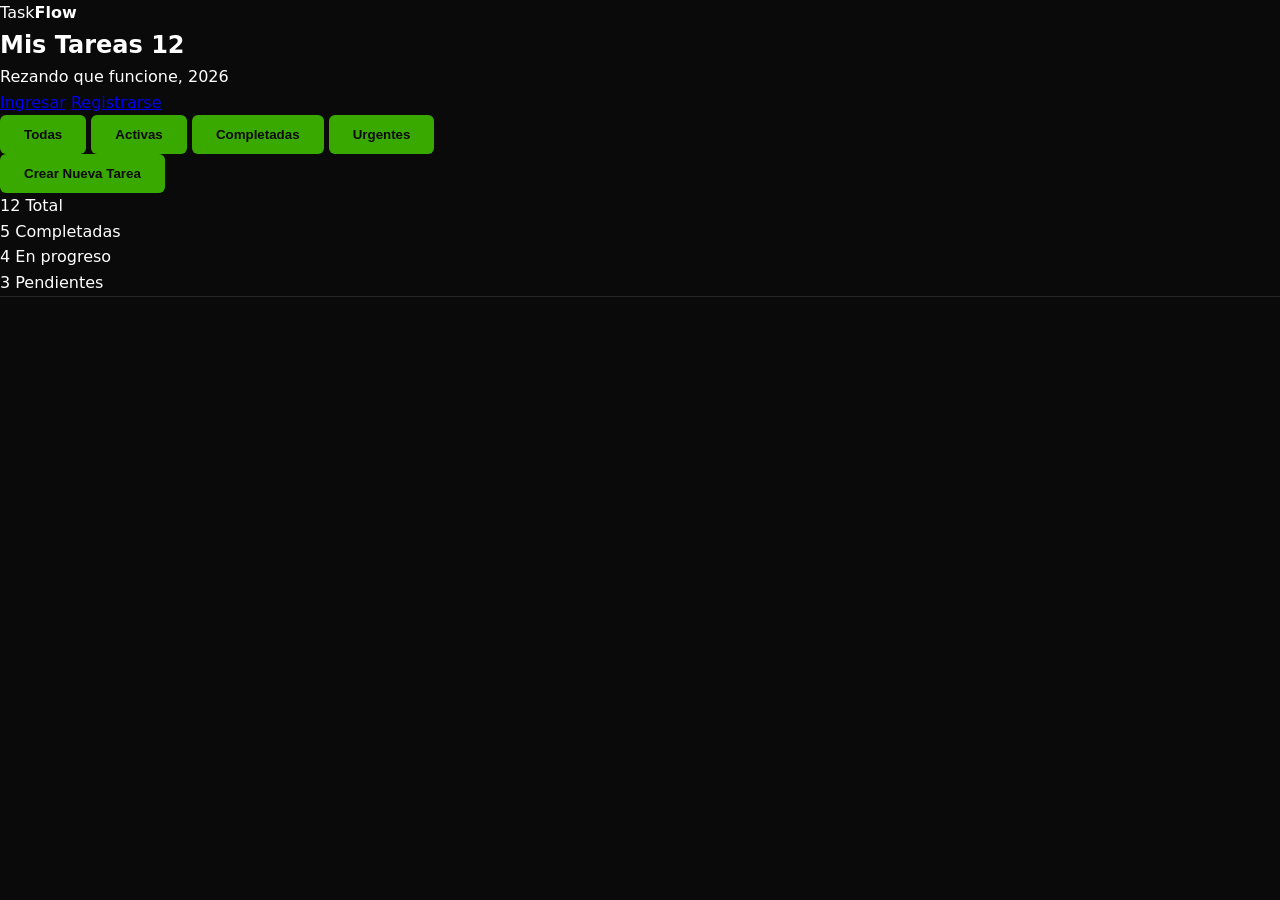
==== commit 49a6027f: "corregir nombre" ====
--- a/Index.html
+++ b/Index.html
@@ -3,7 +3,7 @@
 <head>
     <meta charset="UTF-8">
     <meta name="viewport" content="width=device-width, initial-scale=1.0">
-    <title>Dashboard Task Flow 😼</title>
+    <title >Dashboard Task Flow 😼</title>
     <link rel="stylesheet" href="styles.css">
 </head>
 <body>
@@ -14,7 +14,7 @@
                 
                 <div >
                     <h1>Mis Tareas <span >12</span></h1>
-                    <p>Semana del 7 al 13 de abril, 2026</p>
+                    <p>Rezando que funcione, 2026</p>
                    <a href="Login.html">Ingresar</a>
                      <a href="registro.html">Registrarse                    </a>
                 </div>
@@ -45,38 +45,13 @@
                         <span >4</span>
                         <span >En progreso</span>
                     </article>
-                    <article ">
+                    <article >
                         <span >3</span>
                         <span >Pendientes</span>
                     </article>
                 </div>
 
                 <hr >
-
-                <div >
-                    <article >
-                        <h3>Diseñar Dashboard</h3>
-                        <p>Terminar los prototipos en Figma.</p>
-                        <span >Urgente</span>
-                    </article>
-                    <article >
-                        <h3>Corregir Bugs</h3>
-                        <p>Revisar el error en el login.</p>
-                        <span >En progreso</span>
-                    </article>
-                    <article >
-                        <h3>Reunión Semanal</h3>
-                        <p>con el equipo de desarrollo a las 10:00 AM.</p>
-                        <span >Normal</span>
-                    </article>
-                    <a href="task-detail.html">
-                    <article >
-                        <h3>Actualizar el css</h3>
-                        <p>Pasar a la última versión css.</p>
-                        <span >Completado</span>
-                    </article>
-                    </a>
-                </div>
             </div>
         </div>
     </section>
--- a/styles.css
+++ b/styles.css
@@ -13,7 +13,7 @@
     padding: 0;
     box-sizing: border-box;
 }
-body {
+body {                                                             
     background-color: var(--main-black);
     color: var(--text-pure);
     font-family: 'Segoe UI', system-ui, sans-serif;
@@ -26,6 +26,7 @@
     padding: 20px 5%;
     background-color: var(--surface-dark);
 }
+
 header a, .Nombre_App_web, .marca-logo {
     color: var(--text-pure);
     text-decoration: none;
@@ -50,20 +51,8 @@
     border-top: 1px solid var(--surface-light);
     margin: 0;
 }
-button, .Bton {
-    background-color: var(--primary-green);
-    color: var(--main-black);
-    border: none;
-    padding: 12px 24px;
-    border-radius: 6px;
-    font-weight: bold;
-    cursor: pointer;
-    transition: all 0.3s ease;
-    text-decoration: none;
-    display: inline-block;
-    text-align: center;
-}
-button:hover, .Bton:hover {
+
+button:hover, .Bton:hover, .Boton_ingresar:hover {
     filter: brightness(1.1);
     transform: translateY(-2px);
     box-shadow: 0 5px 15px rgba(57, 169, 0, 0.4);
@@ -97,6 +86,12 @@
     border-radius: 4px;
     font-size: 0.8rem;
 }
+
+.tag-urgente { background-color: rgba(255, 77, 77, 0.2); color: var(--danger); padding: 2px 8px; border-radius: 4px; font-size: 0.8rem; }
+.tag-progreso { background-color: rgba(255, 204, 0, 0.2); color: var(--warning); padding: 2px 8px; border-radius: 4px; font-size: 0.8rem; }
+.tag-completado { background-color: rgba(57, 169, 0, 0.2); color: var(--primary-green); padding: 2px 8px; border-radius: 4px; font-size: 0.8rem; }
+
+.Linea_que_divide_xd { border: 0; border-top: 1px solid var(--surface-light); margin: 20px 0; }
 
 @media (max-width: 768px) {
     main, .tarjeta-registro-autenticacion, .grupo-formulario-en-linea, .grupo-campos-en-linea { grid-template-columns: 1fr; }
@@ -177,7 +172,7 @@
     transform: translateY(-5px);
 }
 
-.vista-autenticacion, .Login_a_nuestra_Aplicacion_Web, .inicio-de-sesión-Envuelto, .vista-formulario-creación {
+.vista-autenticacion, .Login_a_nuestra_Aplicacion_Web, .inicio-de-sesión-Envuelto, .vista-formulario-creacion, .contenedor-principal {
     display: flex;
     justify-content: center;
     align-items: center;
@@ -185,7 +180,7 @@
     padding: 20px;
 }
 
-.tarjeta-registro-autenticacion, .Box_autenti, .tarjeta-formulario-tarea {
+.tarjeta-registro-autenticacion, .tarjeta-formulario-tarea {
     background-color: var(--surface-dark);
     display: grid;
     grid-template-columns: repeat(auto-fit, minmax(300px, 1fr));
@@ -196,12 +191,42 @@
     width: 100%;
 }
 
-.seccion-formulario, .Box_autenti {
+.Box_autenti {
+    background-color: var(--surface-dark);
+    border-radius: 12px;
+    box-shadow: 0 10px 30px rgba(0,0,0,0.5);
+    max-width: 450px;
+    width: 100%;
     padding: 40px;
 }
 
-.entrada-formulario, .entrada-texto-estandar, .entrada-area-texto, 
-.entrada-seleccion-desplegable, .entrada-fecha-calendario, 
+.seccion-formulario {
+    padding: 40px;
+}
+
+.encabezado-formulario {
+    margin-bottom: 25px;
+}
+
+.titulo-principal {
+    font-size: 1.8rem;
+    color: var(--text-pure);
+}
+
+.subtitulo {
+    color: var(--text-dim);
+    font-size: 0.9rem;
+    margin-top: 5px;
+}
+
+.formulario-registro {
+    display: flex;
+    flex-direction: column;
+    gap: 15px;
+}
+
+.entrada-formulario, .entrada-texto-estandar, .entrada-area-texto,
+.entrada-seleccion-desplegable, .entrada-fecha-calendario,
 .Correo-input, .Contraseña-imput {
     width: 100%;
     background-color: var(--surface-light);
@@ -240,6 +265,53 @@
     margin-bottom: 5px;
 }
 
+.grupo-formulario-en-linea {
+    display: flex;
+    gap: 15px;
+    margin-bottom: 20px;
+}
+
+.grupo-formulario {
+    display: flex;
+    flex-direction: column;
+    gap: 5px;
+    margin-bottom: 20px;
+}
+
+.campo-individual {
+    flex: 1;
+}
+
+.medidor-contrasena {
+    display: flex;
+    align-items: center;
+    gap: 5px;
+    margin: 8px 0;
+}
+
+.barra-nivel-debil, .barra-nivel {
+    height: 4px;
+    flex: 1;
+    border-radius: 2px;
+    background-color: var(--surface-light);
+}
+
+.barra-nivel-debil {
+    background-color: var(--danger);
+}
+
+.etiqueta-medidor {
+    font-size: 0.75rem;
+    color: var(--text-dim);
+}
+
+.grupo-controles-finales {
+    display: flex;
+    flex-direction: column;
+    gap: 10px;
+    margin-top: 10px;
+}
+
 .grupo-campos-en-linea {
     display: flex;
     gap: 20px;
@@ -280,37 +352,53 @@
     color: var(--text-pure);
 }
 
-button:hover, .Boton_ingresar:hover {
-    filter: brightness(1.1);
-    transform: translateY(-2px);
-    box-shadow: 0 5px 15px rgba(57, 169, 0, 0.4);
-}
-
 .bton_Google {
-    background-color: transparent;
-    border: 1px solid #333;
+    background-color: transparent !important;
+    border: 1px solid #333 !important;
     color: var(--text-pure);
     margin-top: 10px;
 }
 
-.Check_Recordar {
+.entrada-casilla, .Check_Recordar {
     accent-color: var(--primary-green);
     width: 16px;
     height: 16px;
     cursor: pointer;
 }
 
-.enlace-texto, .link_registrar, .enlace-boton { 
-   color: var(--primary-green); 
-   text-decoration: none; 
-}
-
-.seccion-visual { 
+.etiqueta-casilla {
+    color: var(--text-dim);
+    font-size: 0.9rem;
+}
+
+.texto-Pregunta {
+    color: var(--text-dim);
+    font-size: 0.9rem;
+    margin-top: 20px;
+    text-align: center;
+}
+
+.contenido-visual {
+    text-align: center;
+}
+
+.cita-motivacional {
+    font-size: 1.3rem;
+    line-height: 1.8;
+    color: var(--text-pure);
+}
+
+.enlace-texto, .link_registrar, .enlace-boton {
+   color: var(--primary-green);
+   text-decoration: none;
+}
+
+.seccion-visual {
    background: linear-gradient(135deg, var(--main-black) 0%, var(--primary-green) 100%);
-   padding: 40px; 
-   display: flex; 
-   align-items: center; 
-   justify-content: center; 
-   color: white; 
-   text-align: center; 
-}
+   padding: 40px;
+   display: flex;
+   align-items: center;
+   justify-content: center;
+   color: white;
+   text-align: center;
+}
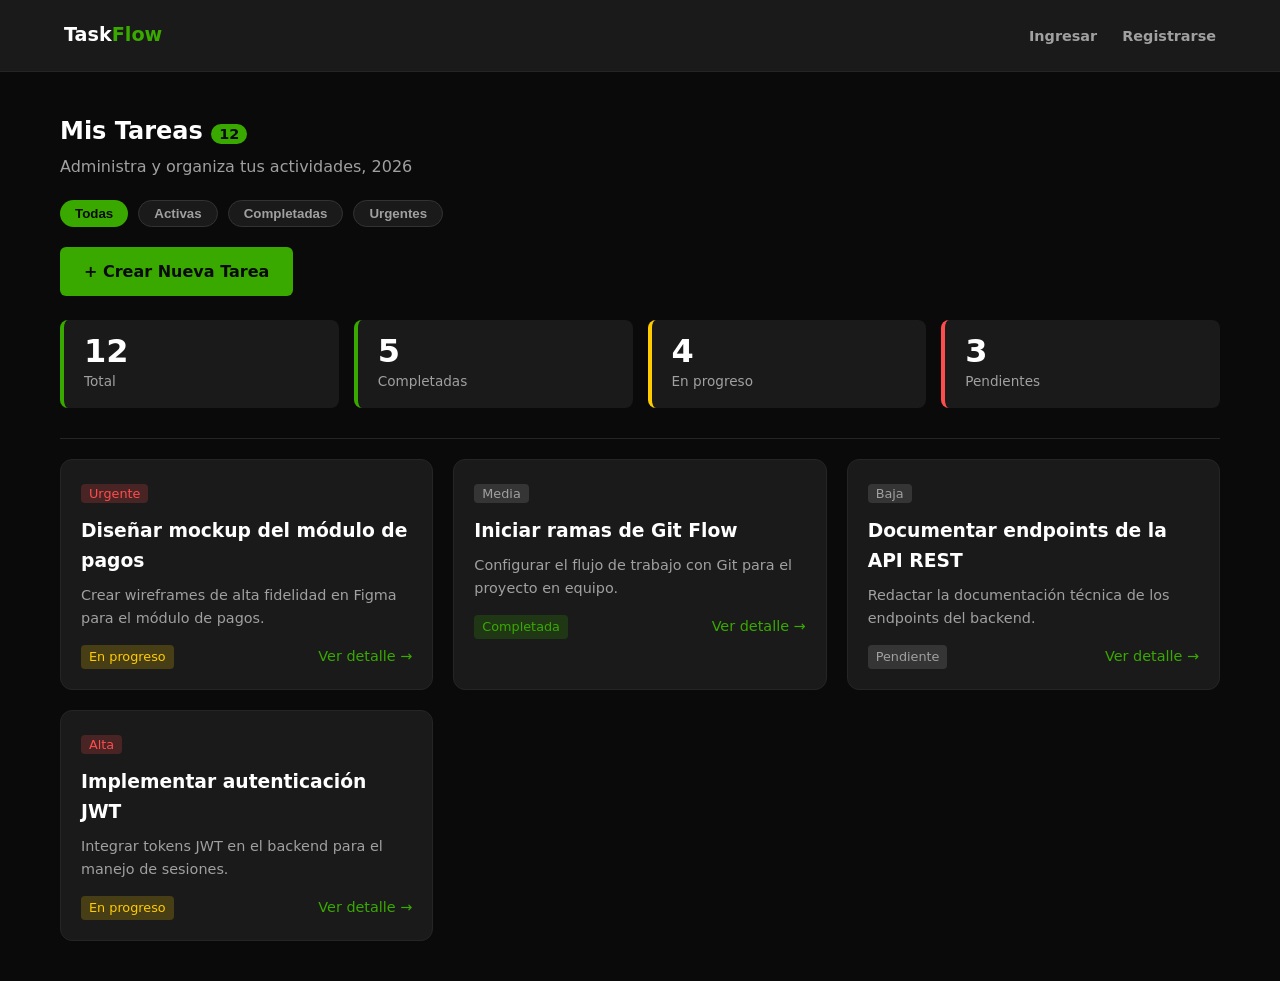
==== commit 842eae16: "Corrección Total" ====
--- a/Index.html
+++ b/Index.html
@@ -1,58 +1,113 @@
 <!DOCTYPE html>
-<html lang="en">
+<html lang="es">
 <head>
     <meta charset="UTF-8">
     <meta name="viewport" content="width=device-width, initial-scale=1.0">
-    <title >Dashboard Task Flow 😼</title>
+    <title>Dashboard — TaskFlow</title>
     <link rel="stylesheet" href="styles.css">
 </head>
 <body>
 
-    <section id="Dashboard"  aria-label="Tablero principal"> 
-        <div >
-            <div > <span >Task<strong>Flow</strong></span>
-                
-                <div >
-                    <h1>Mis Tareas <span >12</span></h1>
-                    <p>Rezando que funcione, 2026</p>
-                   <a href="Login.html">Ingresar</a>
-                     <a href="registro.html">Registrarse                    </a>
-                </div>
+    <!-- Encabezado de navegación global -->
+    <header>
+        <span class="marca-logo">Task<strong>Flow</strong></span>
+        <nav>
+            <a href="Login.html">Ingresar</a>
+            <a href="registro.html">Registrarse</a>
+        </nav>
+    </header>
 
-                <div >
-                    <button >Todas</button>
-                    <button >Activas</button>
-                    <button >Completadas</button>
-                    <button >Urgentes</button>
-                </div>
+    <hr>
 
-                <div>
-                    <a  href="create-task.html">
-                    <button >Crear Nueva Tarea</button>
-                    </a>
-                </div>
+    <section id="Dashboard" aria-label="Tablero principal">
+        <div class="dashboard-Envuelto">
 
-                <div >
-                    <article >
-                        <span >12</span>
-                        <span >Total</span>
-                    </article>
-                    <article >
-                        <span >5</span>
-                        <span >Completadas</span>
-                    </article>
-                    <article >
-                        <span >4</span>
-                        <span >En progreso</span>
-                    </article>
-                    <article >
-                        <span >3</span>
-                        <span >Pendientes</span>
-                    </article>
-                </div>
+            <!-- Título del tablero -->
+            <div>
+                <h1>Mis Tareas <span class="Badge_conteo">12</span></h1>
+                <p style="color: var(--text-dim); margin-top: 4px;">Administra y organiza tus actividades, 2026</p>
+            </div>
 
-                <hr >
+            <!-- Filtros -->
+            <div class="parte_de_arriba_filtros">
+                <button class="Chip_activo">Todas</button>
+                <button class="Chip_normal">Activas</button>
+                <button class="Chip_normal">Completadas</button>
+                <button class="Chip_normal">Urgentes</button>
             </div>
+
+            <!-- Botón nueva tarea -->
+            <div style="margin-bottom: 24px;">
+                <a href="create-task.html" class="Bton_Nueva_task">+ Crear Nueva Tarea</a>
+            </div>
+
+            <!-- Estadísticas -->
+            <div class="Parte_de_abajito_stats">
+                <article class="Stat_card_normal">
+                    <span class="stat-numero">12</span>
+                    <span class="stat-etiqueta">Total</span>
+                </article>
+                <article class="Stat_card_verde">
+                    <span class="stat-numero">5</span>
+                    <span class="stat-etiqueta">Completadas</span>
+                </article>
+                <article class="Stat_card_amarilla">
+                    <span class="stat-numero">4</span>
+                    <span class="stat-etiqueta">En progreso</span>
+                </article>
+                <article class="Stat_card_roja">
+                    <span class="stat-numero">3</span>
+                    <span class="stat-etiqueta">Pendientes</span>
+                </article>
+            </div>
+
+            <hr class="Linea_que_divide_xd">
+
+            <!-- Tarjetas de tareas -->
+            <div class="contenedor-tareas">
+
+                <article class="tarea-card">
+                    <span class="tag-urgente">Urgente</span>
+                    <h3>Diseñar mockup del módulo de pagos</h3>
+                    <p style="color: var(--text-dim); font-size: 0.9rem;">Crear wireframes de alta fidelidad en Figma para el módulo de pagos.</p>
+                    <div class="tarea-card-footer">
+                        <span class="tag-progreso">En progreso</span>
+                        <a href="task-detail.html" class="enlace-texto" style="font-size: 0.9rem;">Ver detalle →</a>
+                    </div>
+                </article>
+
+                <article class="tarea-card">
+                    <span class="tag-normal">Media</span>
+                    <h3>Iniciar ramas de Git Flow</h3>
+                    <p style="color: var(--text-dim); font-size: 0.9rem;">Configurar el flujo de trabajo con Git para el proyecto en equipo.</p>
+                    <div class="tarea-card-footer">
+                        <span class="tag-completado">Completada</span>
+                        <a href="task-detail.html" class="enlace-texto" style="font-size: 0.9rem;">Ver detalle →</a>
+                    </div>
+                </article>
+
+                <article class="tarea-card">
+                    <span class="tag-normal">Baja</span>
+                    <h3>Documentar endpoints de la API REST</h3>
+                    <p style="color: var(--text-dim); font-size: 0.9rem;">Redactar la documentación técnica de los endpoints del backend.</p>
+                    <div class="tarea-card-footer">
+                        <span class="tag-normal">Pendiente</span>
+                        <a href="task-detail.html" class="enlace-texto" style="font-size: 0.9rem;">Ver detalle →</a>
+                    </div>
+                </article>
+
+                <article class="tarea-card">
+                    <span class="tag-urgente">Alta</span>
+                    <h3>Implementar autenticación JWT</h3>
+                    <p style="color: var(--text-dim); font-size: 0.9rem;">Integrar tokens JWT en el backend para el manejo de sesiones.</p>
+                    <div class="tarea-card-footer">
+                        <span class="tag-progreso">En progreso</span>
+                        <a href="task-detail.html" class="enlace-texto" style="font-size: 0.9rem;">Ver detalle →</a>
+                    </div>
+                </article>
+
+            </div>
+
         </div>
     </section>
 
--- a/styles.css
+++ b/styles.css
@@ -8,17 +8,21 @@
     --danger: #ff4d4d;
     --warning: #ffcc00;
 }
+
 * {
     margin: 0;
     padding: 0;
     box-sizing: border-box;
 }
-body {                                                             
+
+body {
     background-color: var(--main-black);
     color: var(--text-pure);
     font-family: 'Segoe UI', system-ui, sans-serif;
     line-height: 1.6;
 }
+
+/* ── Header ── */
 header {
     display: flex;
     justify-content: space-between;
@@ -27,15 +31,18 @@
     background-color: var(--surface-dark);
 }
 
-header a, .Nombre_App_web, .marca-logo {
+/* .Nombre_App_web eliminado — se usa .marca-logo en su lugar */
+header a, .marca-logo {
     color: var(--text-pure);
     text-decoration: none;
     font-weight: bold;
     font-size: 1.2rem;
 }
-header strong, .Nombre_App_web strong, .marca-logo strong {
+
+header strong, .marca-logo strong {
     color: var(--primary-green);
 }
+
 nav a {
     margin-left: 20px;
     font-size: 0.9rem;
@@ -43,20 +50,47 @@
     text-decoration: none;
     transition: color 0.3s;
 }
+
 nav a:hover {
     color: var(--primary-green);
 }
+
 hr {
     border: 0;
     border-top: 1px solid var(--surface-light);
     margin: 0;
 }
 
-button:hover, .Bton:hover, .Boton_ingresar:hover {
+/* ── Botones ── */
+/* .Bton eliminado — nunca usado en el HTML */
+button,
+.boton-primario-bloque,
+.Bton_Nueva_task,
+.boton-guardar-primario,
+.Boton_ingresar {
+    background-color: var(--primary-green);
+    color: var(--main-black);
+    border: none;
+    padding: 12px 24px;
+    border-radius: 6px;
+    font-weight: bold;
+    cursor: pointer;
+    transition: all 0.3s ease;
+    text-decoration: none;
+    display: inline-block;
+    text-align: center;
+}
+
+button:hover,
+.Boton_ingresar:hover,
+.Bton_Nueva_task:hover,
+.boton-guardar-primario:hover {
     filter: brightness(1.1);
     transform: translateY(-2px);
     box-shadow: 0 5px 15px rgba(57, 169, 0, 0.4);
 }
+
+/* ── Layout principal (task-detail) ── */
 main {
     display: grid;
     grid-template-columns: 2fr 1fr;
@@ -65,20 +99,25 @@
     margin: 40px auto;
     padding: 0 20px;
 }
+
 aside {
     background-color: var(--surface-dark);
     padding: 25px;
     border-radius: 12px;
     border: 1px solid var(--surface-light);
-}
+    align-self: start;
+}
+
 dl {
     display: grid;
     grid-template-columns: auto 1fr;
     gap: 10px;
 }
+
 dt { color: var(--text-dim); font-weight: bold; }
 dd { color: var(--text-pure); margin-bottom: 10px; }
 
+/* ── Tags / Badges ── */
 .tag-normal {
     background-color: rgba(160, 160, 160, 0.2);
     color: var(--text-dim);
@@ -87,18 +126,430 @@
     font-size: 0.8rem;
 }
 
-.tag-urgente { background-color: rgba(255, 77, 77, 0.2); color: var(--danger); padding: 2px 8px; border-radius: 4px; font-size: 0.8rem; }
-.tag-progreso { background-color: rgba(255, 204, 0, 0.2); color: var(--warning); padding: 2px 8px; border-radius: 4px; font-size: 0.8rem; }
-.tag-completado { background-color: rgba(57, 169, 0, 0.2); color: var(--primary-green); padding: 2px 8px; border-radius: 4px; font-size: 0.8rem; }
-
-.Linea_que_divide_xd { border: 0; border-top: 1px solid var(--surface-light); margin: 20px 0; }
-
-@media (max-width: 768px) {
-    main, .tarjeta-registro-autenticacion, .grupo-formulario-en-linea, .grupo-campos-en-linea { grid-template-columns: 1fr; }
-    .seccion-visual { display: none; }
-    header { flex-direction: column; gap: 10px; }
-}
-
+.tag-urgente {
+    background-color: rgba(255, 77, 77, 0.2);
+    color: var(--danger);
+    padding: 2px 8px;
+    border-radius: 4px;
+    font-size: 0.8rem;
+}
+
+.tag-progreso {
+    background-color: rgba(255, 204, 0, 0.2);
+    color: var(--warning);
+    padding: 2px 8px;
+    border-radius: 4px;
+    font-size: 0.8rem;
+}
+
+.tag-completado {
+    background-color: rgba(57, 169, 0, 0.2);
+    color: var(--primary-green);
+    padding: 2px 8px;
+    border-radius: 4px;
+    font-size: 0.8rem;
+}
+
+.Linea_que_divide_xd {
+    border: 0;
+    border-top: 1px solid var(--surface-light);
+    margin: 20px 0;
+}
+
+/* ── Dashboard ── */
+.dashboard-Envuelto {
+    max-width: 1200px;
+    margin: 40px auto;
+    padding: 0 20px;
+}
+
+.Badge_conteo {
+    background-color: var(--primary-green);
+    color: var(--main-black);
+    padding: 2px 8px;
+    border-radius: 10px;
+    font-size: 0.9rem;
+}
+
+.parte_de_arriba_filtros {
+    display: flex;
+    gap: 10px;
+    margin: 20px 0;
+    flex-wrap: wrap;
+}
+
+.Chip_activo {
+    background-color: var(--primary-green);
+    color: var(--main-black);
+    border: none;
+    border-radius: 20px;
+    padding: 5px 15px;
+    cursor: pointer;
+    font-weight: bold;
+    transition: all 0.3s;
+}
+
+.Chip_normal {
+    background-color: var(--surface-dark);
+    color: var(--text-dim);
+    border: 1px solid #333;
+    border-radius: 20px;
+    padding: 5px 15px;
+    cursor: pointer;
+    transition: all 0.3s;
+}
+
+.Chip_normal:hover {
+    border-color: var(--primary-green);
+    color: var(--text-pure);
+    transform: none;
+    box-shadow: none;
+    filter: none;
+}
+
+/* ── Stat cards ── */
+.Parte_de_abajito_stats {
+    display: grid;
+    grid-template-columns: repeat(auto-fit, minmax(150px, 1fr));
+    gap: 15px;
+    margin-bottom: 30px;
+}
+
+.Stat_card_normal,
+.Stat_card_verde,
+.Stat_card_amarilla,
+.Stat_card_roja {
+    background-color: var(--surface-dark);
+    padding: 15px 20px;
+    border-radius: 8px;
+    border-left: 4px solid var(--primary-green);
+    display: flex;
+    flex-direction: column;
+    gap: 4px;
+}
+
+.Stat_card_amarilla { border-left-color: var(--warning); }
+.Stat_card_roja     { border-left-color: var(--danger); }
+
+.stat-numero {
+    font-size: 2rem;
+    font-weight: bold;
+    line-height: 1;
+}
+
+.stat-etiqueta {
+    color: var(--text-dim);
+    font-size: 0.85rem;
+}
+
+/* ── Tarjetas de tareas ── */
+.contenedor-tareas {
+    display: grid;
+    grid-template-columns: repeat(auto-fill, minmax(280px, 1fr));
+    gap: 20px;
+}
+
+.tarea-card {
+    background-color: var(--surface-dark);
+    padding: 20px;
+    border-radius: 12px;
+    border: 1px solid var(--surface-light);
+    transition: 0.3s;
+}
+
+.tarea-card:hover {
+    border-color: var(--primary-green);
+    transform: translateY(-5px);
+}
+
+.tarea-card h3 {
+    margin: 10px 0 8px;
+}
+
+.tarea-card-footer {
+    display: flex;
+    justify-content: space-between;
+    align-items: center;
+    margin-top: 15px;
+}
+
+/* ── Vistas de autenticación y formularios centrados ── */
+/* .inicio-de-sesión-Envuelto y .Login_a_nuestra_Aplicacion_Web eliminados — duplicaban .vista-autenticacion */
+.vista-autenticacion,
+.vista-formulario-creacion,
+.contenedor-principal {
+    display: flex;
+    justify-content: center;
+    align-items: center;
+    min-height: 100vh;
+    padding: 20px;
+}
+
+/* ── Tarjetas de autenticación ── */
+.tarjeta-registro-autenticacion {
+    background-color: var(--surface-dark);
+    display: grid;
+    grid-template-columns: repeat(auto-fit, minmax(300px, 1fr));
+    border-radius: 12px;
+    overflow: hidden;
+    box-shadow: 0 10px 30px rgba(0, 0, 0, 0.5);
+    max-width: 1000px;
+    width: 100%;
+}
+
+.tarjeta-formulario-tarea {
+    background-color: var(--surface-dark);
+    border-radius: 12px;
+    box-shadow: 0 10px 30px rgba(0, 0, 0, 0.5);
+    max-width: 700px;
+    width: 100%;
+    padding: 40px;
+}
+
+/* Tarjeta login (solo formulario, sin sección visual) */
+.Box_autenti {
+    background-color: var(--surface-dark);
+    border-radius: 12px;
+    box-shadow: 0 10px 30px rgba(0, 0, 0, 0.5);
+    max-width: 450px;
+    width: 100%;
+    padding: 40px;
+}
+
+.seccion-formulario {
+    padding: 40px;
+}
+
+.encabezado-formulario,
+.encabezado-tarjeta {
+    margin-bottom: 25px;
+}
+
+.titulo-principal {
+    font-size: 1.8rem;
+    color: var(--text-pure);
+}
+
+.subtitulo,
+.subtitulo-descriptivo {
+    color: var(--text-dim);
+    font-size: 0.9rem;
+    margin-top: 5px;
+}
+
+/* ── Formularios ── */
+.formulario-registro,
+.cuerpo-formulario {
+    display: flex;
+    flex-direction: column;
+    gap: 15px;
+}
+
+.entrada-formulario,
+.entrada-texto-estandar,
+.entrada-area-texto,
+.entrada-seleccion-desplegable,
+.entrada-fecha-calendario,
+.Correo-input,
+.Contraseña-imput {
+    width: 100%;
+    background-color: var(--surface-light);
+    border: 1px solid #333;
+    padding: 12px;
+    color: var(--text-pure);
+    border-radius: 6px;
+    outline: none;
+    margin-top: 5px;
+    transition: all 0.3s;
+    font-family: inherit;
+    font-size: 0.95rem;
+}
+
+.entrada-area-texto {
+    resize: vertical;
+    min-height: 100px;
+}
+
+.entrada-formulario:focus,
+.entrada-texto-estandar:focus,
+.entrada-area-texto:focus,
+.entrada-seleccion-desplegable:focus,
+.entrada-fecha-calendario:focus,
+.Correo-input:focus,
+.Contraseña-imput:focus {
+    border-color: var(--primary-green);
+    box-shadow: 0 0 8px rgba(57, 169, 0, 0.2);
+}
+
+.etiqueta-formulario,
+.etiqueta-campo {
+    display: block;
+    color: var(--text-dim);
+    font-size: 0.9rem;
+    margin-bottom: 5px;
+}
+
+.grupo-formulario-en-linea {
+    display: flex;
+    gap: 15px;
+}
+
+.grupo-formulario {
+    display: flex;
+    flex-direction: column;
+    gap: 5px;
+}
+
+.campo-individual {
+    flex: 1;
+}
+
+/* ── Medidor de contraseña ── */
+.medidor-contrasena {
+    display: flex;
+    align-items: center;
+    gap: 5px;
+    margin: 8px 0;
+}
+
+.barra-nivel-debil,
+.barra-nivel {
+    height: 4px;
+    flex: 1;
+    border-radius: 2px;
+    background-color: var(--surface-light);
+}
+
+.barra-nivel-debil {
+    background-color: var(--danger);
+}
+
+.etiqueta-medidor {
+    font-size: 0.75rem;
+    color: var(--text-dim);
+}
+
+/* ── Controles finales (registro) ── */
+.grupo-controles-finales {
+    display: flex;
+    flex-direction: column;
+    gap: 10px;
+    margin-top: 10px;
+}
+
+/* ── Campos en línea (create-task) ── */
+.grupo-campos-en-linea {
+    display: flex;
+    gap: 20px;
+}
+
+.campo-mitad {
+    flex: 1;
+}
+
+.grupo-formulario-individual {
+    display: flex;
+    flex-direction: column;
+}
+
+/* ── Botones de acción del formulario ── */
+.contenedor-botones-accion {
+    display: flex;
+    justify-content: flex-end;
+    gap: 10px;
+    margin-top: 30px;
+}
+
+.boton-cancelar-secundario {
+    background-color: transparent;
+    border: 1px solid #333;
+    color: var(--text-dim);
+    padding: 12px 24px;
+    border-radius: 6px;
+    font-weight: bold;
+    cursor: pointer;
+    text-decoration: none;
+    display: inline-block;
+    text-align: center;
+    transition: all 0.3s ease;
+}
+
+.boton-cancelar-secundario:hover {
+    border-color: var(--primary-green);
+    color: var(--text-pure);
+}
+
+/* ── Botón Google ── */
+.bton_Google {
+    background-color: transparent !important;
+    border: 1px solid #333 !important;
+    color: var(--text-pure) !important;
+    width: 100%;
+    margin-top: 10px;
+}
+
+.bton_Google:hover {
+    border-color: var(--primary-green) !important;
+    transform: none;
+    box-shadow: none;
+    filter: none;
+}
+
+/* ── Checkbox ── */
+.entrada-casilla,
+.Check_Recordar {
+    accent-color: var(--primary-green);
+    width: 16px;
+    height: 16px;
+    cursor: pointer;
+}
+
+.etiqueta-casilla {
+    color: var(--text-dim);
+    font-size: 0.9rem;
+}
+
+/* ── Textos auxiliares ── */
+.texto-Pregunta {
+    color: var(--text-dim);
+    font-size: 0.9rem;
+    margin-top: 20px;
+    text-align: center;
+}
+
+.enlace-texto,
+.enlace-boton {
+    color: var(--primary-green);
+    text-decoration: none;
+}
+
+.enlace-texto:hover,
+.enlace-boton:hover {
+    text-decoration: underline;
+}
+
+/* ── Sección visual (registro) ── */
+.seccion-visual {
+    background: linear-gradient(135deg, var(--main-black) 0%, var(--primary-green) 100%);
+    padding: 40px;
+    display: flex;
+    align-items: center;
+    justify-content: center;
+    color: white;
+    text-align: center;
+}
+
+.contenido-visual {
+    text-align: center;
+}
+
+.cita-motivacional {
+    font-size: 1.3rem;
+    line-height: 1.8;
+    color: var(--text-pure);
+}
+
+/* ── Nueva tarea button ── */
 .Bton_Nueva_task {
     background-color: var(--primary-green);
     color: var(--main-black);
@@ -113,292 +564,26 @@
     text-align: center;
 }
 
-.dashboard-Envuelto {
-    max-width: 1200px;
-    margin: 40px auto;
-    padding: 0 20px;
-}
-
-.Badge_conteo {
-    background-color: var(--primary-green);
-    color: var(--main-black);
-    padding: 2px 8px;
-    border-radius: 10px;
-    font-size: 0.9rem;
-}
-
-.parte_de_arriba_filtros {
-    display: flex;
-    gap: 10px;
-    margin: 20px 0;
-}
-
-.Chip_activo { background-color: var(--primary-green); color: var(--main-black); border-radius: 20px; padding: 5px 15px; }
-.Chip_normal { background-color: var(--surface-dark); color: var(--text-dim); border-radius: 20px; padding: 5px 15px; border: 1px solid #333; }
-
-.Parte_de_abajito_stats {
-    display: grid;
-    grid-template-columns: repeat(auto-fit, minmax(150px, 1fr));
-    gap: 15px;
-    margin-bottom: 30px;
-}
-
-.Stat_card_normal, .Stat_card_verde, .Stat_card_amarilla, .Stat_card_roja {
-    background-color: var(--surface-dark);
-    padding: 15px;
-    border-radius: 8px;
-    border-left: 4px solid var(--primary-green);
-}
-
-.Stat_card_amarilla { border-left-color: var(--warning); }
-.Stat_card_roja { border-left-color: var(--danger); }
-
-.contenedor-tareas {
-    display: grid;
-    grid-template-columns: repeat(auto-fill, minmax(280px, 1fr));
-    gap: 20px;
-}
-
-.tarea-card {
-    background-color: var(--surface-dark);
-    padding: 20px;
-    border-radius: 12px;
-    border: 1px solid var(--surface-light);
-    transition: 0.3s;
-}
-
-.tarea-card:hover {
-    border-color: var(--primary-green);
-    transform: translateY(-5px);
-}
-
-.vista-autenticacion, .Login_a_nuestra_Aplicacion_Web, .inicio-de-sesión-Envuelto, .vista-formulario-creacion, .contenedor-principal {
-    display: flex;
-    justify-content: center;
-    align-items: center;
-    min-height: 100vh;
-    padding: 20px;
-}
-
-.tarjeta-registro-autenticacion, .tarjeta-formulario-tarea {
-    background-color: var(--surface-dark);
-    display: grid;
-    grid-template-columns: repeat(auto-fit, minmax(300px, 1fr));
-    border-radius: 12px;
-    overflow: hidden;
-    box-shadow: 0 10px 30px rgba(0,0,0,0.5);
-    max-width: 1000px;
-    width: 100%;
-}
-
-.Box_autenti {
-    background-color: var(--surface-dark);
-    border-radius: 12px;
-    box-shadow: 0 10px 30px rgba(0,0,0,0.5);
-    max-width: 450px;
-    width: 100%;
-    padding: 40px;
-}
-
-.seccion-formulario {
-    padding: 40px;
-}
-
-.encabezado-formulario {
-    margin-bottom: 25px;
-}
-
-.titulo-principal {
-    font-size: 1.8rem;
-    color: var(--text-pure);
-}
-
-.subtitulo {
-    color: var(--text-dim);
-    font-size: 0.9rem;
-    margin-top: 5px;
-}
-
-.formulario-registro {
-    display: flex;
-    flex-direction: column;
-    gap: 15px;
-}
-
-.entrada-formulario, .entrada-texto-estandar, .entrada-area-texto,
-.entrada-seleccion-desplegable, .entrada-fecha-calendario,
-.Correo-input, .Contraseña-imput {
-    width: 100%;
-    background-color: var(--surface-light);
-    border: 1px solid #333;
-    padding: 12px;
-    color: var(--text-pure);
-    border-radius: 6px;
-    outline: none;
-    margin-top: 5px;
-    transition: all 0.3s;
-}
-
-.entrada-formulario:focus, .entrada-texto-estandar:focus, .Correo-input:focus, .Contraseña-imput:focus {
-    border-color: var(--primary-green);
-    box-shadow: 0 0 8px rgba(57, 169, 0, 0.2);
-}
-
-button, .boton-primario-bloque, .Bton_Nueva_task, .boton-guardar-primario, .Boton_ingresar, .Bton {
-    background-color: var(--primary-green);
-    color: var(--main-black);
-    border: none;
-    padding: 12px 24px;
-    border-radius: 6px;
-    font-weight: bold;
-    cursor: pointer;
-    transition: all 0.3s ease;
-    text-decoration: none;
-    display: inline-block;
-    text-align: center;
-}
-
-.etiqueta-formulario, .etiqueta-campo {
-    display: block;
-    color: var(--text-dim);
-    font-size: 0.9rem;
-    margin-bottom: 5px;
-}
-
-.grupo-formulario-en-linea {
-    display: flex;
-    gap: 15px;
-    margin-bottom: 20px;
-}
-
-.grupo-formulario {
-    display: flex;
-    flex-direction: column;
-    gap: 5px;
-    margin-bottom: 20px;
-}
-
-.campo-individual {
-    flex: 1;
-}
-
-.medidor-contrasena {
-    display: flex;
-    align-items: center;
-    gap: 5px;
-    margin: 8px 0;
-}
-
-.barra-nivel-debil, .barra-nivel {
-    height: 4px;
-    flex: 1;
-    border-radius: 2px;
-    background-color: var(--surface-light);
-}
-
-.barra-nivel-debil {
-    background-color: var(--danger);
-}
-
-.etiqueta-medidor {
-    font-size: 0.75rem;
-    color: var(--text-dim);
-}
-
-.grupo-controles-finales {
-    display: flex;
-    flex-direction: column;
-    gap: 10px;
-    margin-top: 10px;
-}
-
-.grupo-campos-en-linea {
-    display: flex;
-    gap: 20px;
-    margin-bottom: 20px;
-}
-
-.campo-mitad {
-    flex: 1;
-}
-
-.grupo-formulario-individual {
-    margin-bottom: 20px;
-}
-
-.contenedor-botones-accion {
-    display: flex;
-    justify-content: flex-end;
-    gap: 10px;
-    margin-top: 30px;
-}
-
-.boton-cancelar-secundario {
-    background-color: transparent;
-    border: 1px solid #333;
-    color: var(--text-dim);
-    padding: 12px 24px;
-    border-radius: 6px;
-    font-weight: bold;
-    cursor: pointer;
-    text-decoration: none;
-    display: inline-block;
-    text-align: center;
-    transition: all 0.3s ease;
-}
-
-.boton-cancelar-secundario:hover {
-    border-color: var(--primary-green);
-    color: var(--text-pure);
-}
-
-.bton_Google {
-    background-color: transparent !important;
-    border: 1px solid #333 !important;
-    color: var(--text-pure);
-    margin-top: 10px;
-}
-
-.entrada-casilla, .Check_Recordar {
-    accent-color: var(--primary-green);
-    width: 16px;
-    height: 16px;
-    cursor: pointer;
-}
-
-.etiqueta-casilla {
-    color: var(--text-dim);
-    font-size: 0.9rem;
-}
-
-.texto-Pregunta {
-    color: var(--text-dim);
-    font-size: 0.9rem;
-    margin-top: 20px;
-    text-align: center;
-}
-
-.contenido-visual {
-    text-align: center;
-}
-
-.cita-motivacional {
-    font-size: 1.3rem;
-    line-height: 1.8;
-    color: var(--text-pure);
-}
-
-.enlace-texto, .link_registrar, .enlace-boton {
-   color: var(--primary-green);
-   text-decoration: none;
-}
-
-.seccion-visual {
-   background: linear-gradient(135deg, var(--main-black) 0%, var(--primary-green) 100%);
-   padding: 40px;
-   display: flex;
-   align-items: center;
-   justify-content: center;
-   color: white;
-   text-align: center;
-}+/* ── Responsive ── */
+@media (max-width: 768px) {
+    main,
+    .tarjeta-registro-autenticacion,
+    .grupo-formulario-en-linea,
+    .grupo-campos-en-linea {
+        grid-template-columns: 1fr;
+        flex-direction: column;
+    }
+
+    .seccion-visual {
+        display: none;
+    }
+
+    header {
+        flex-direction: column;
+        gap: 10px;
+    }
+
+    .parte_de_arriba_filtros {
+        flex-wrap: wrap;
+    }
+}
